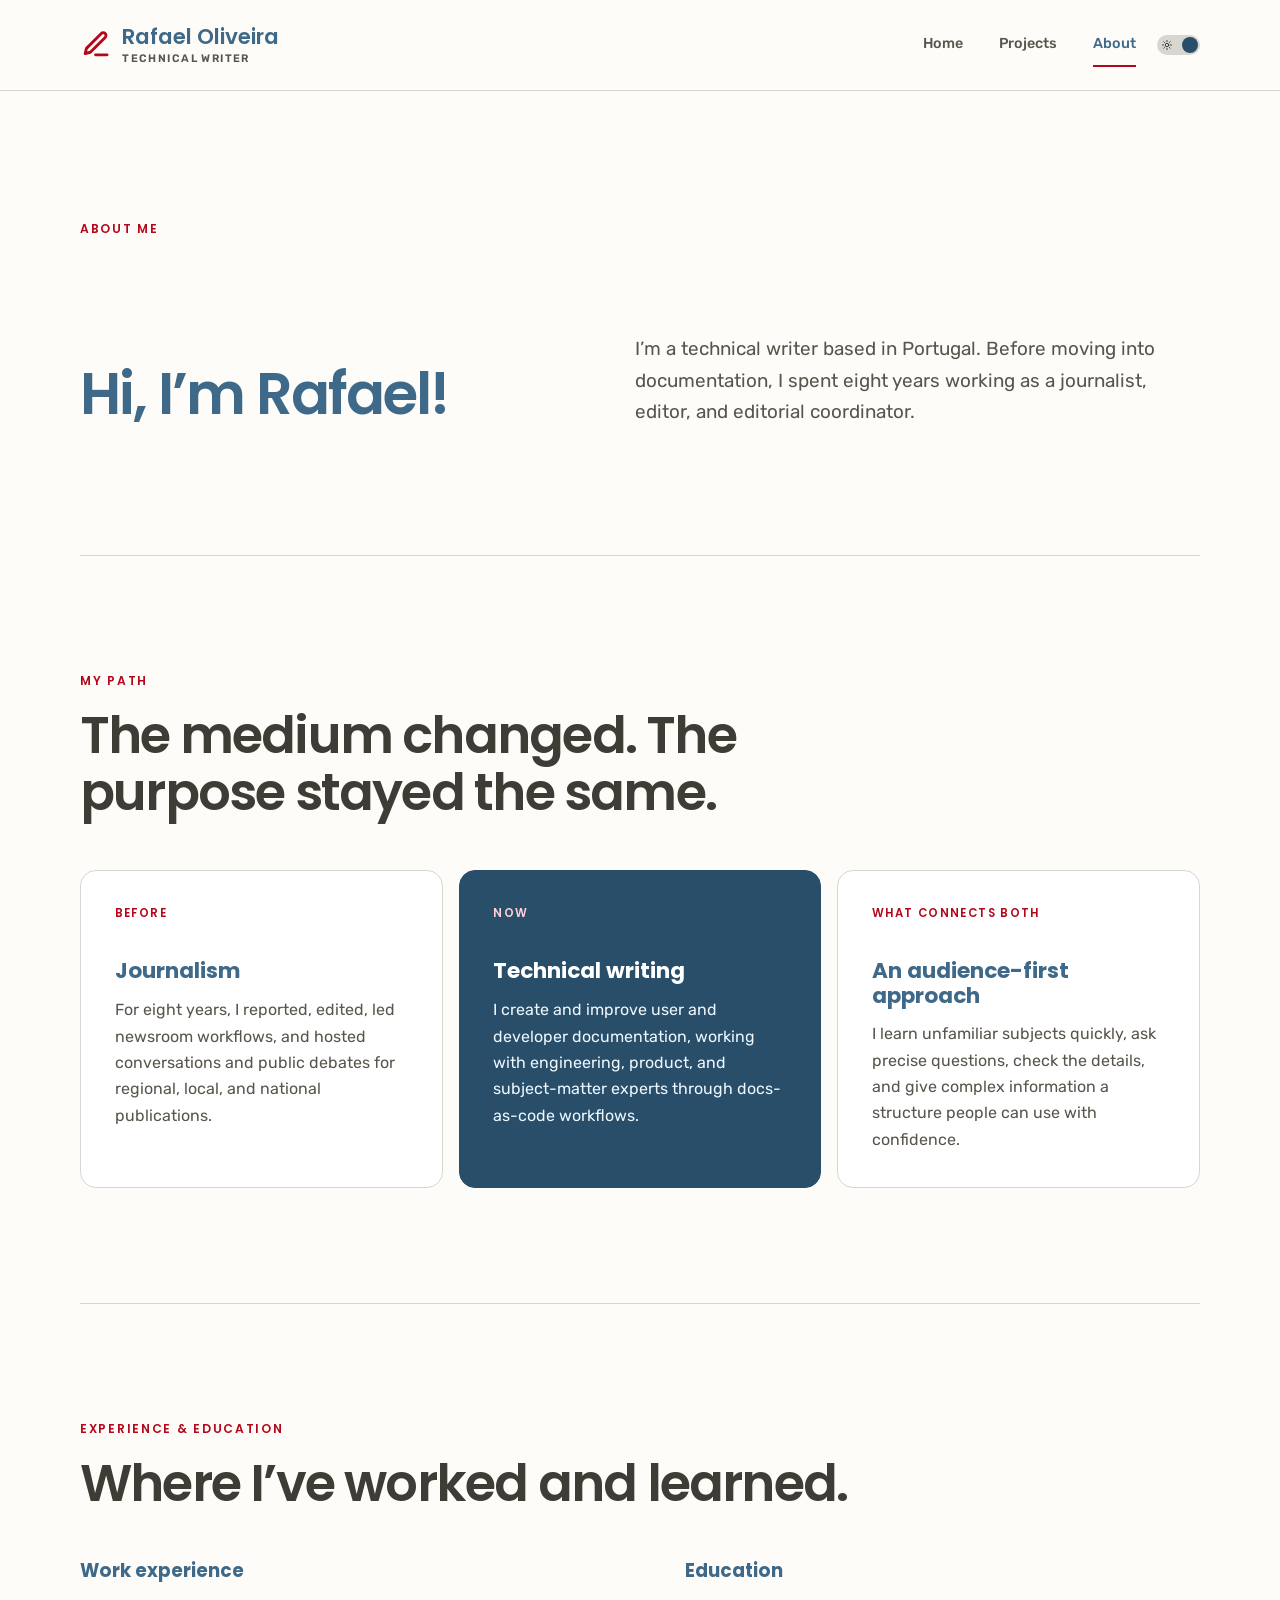
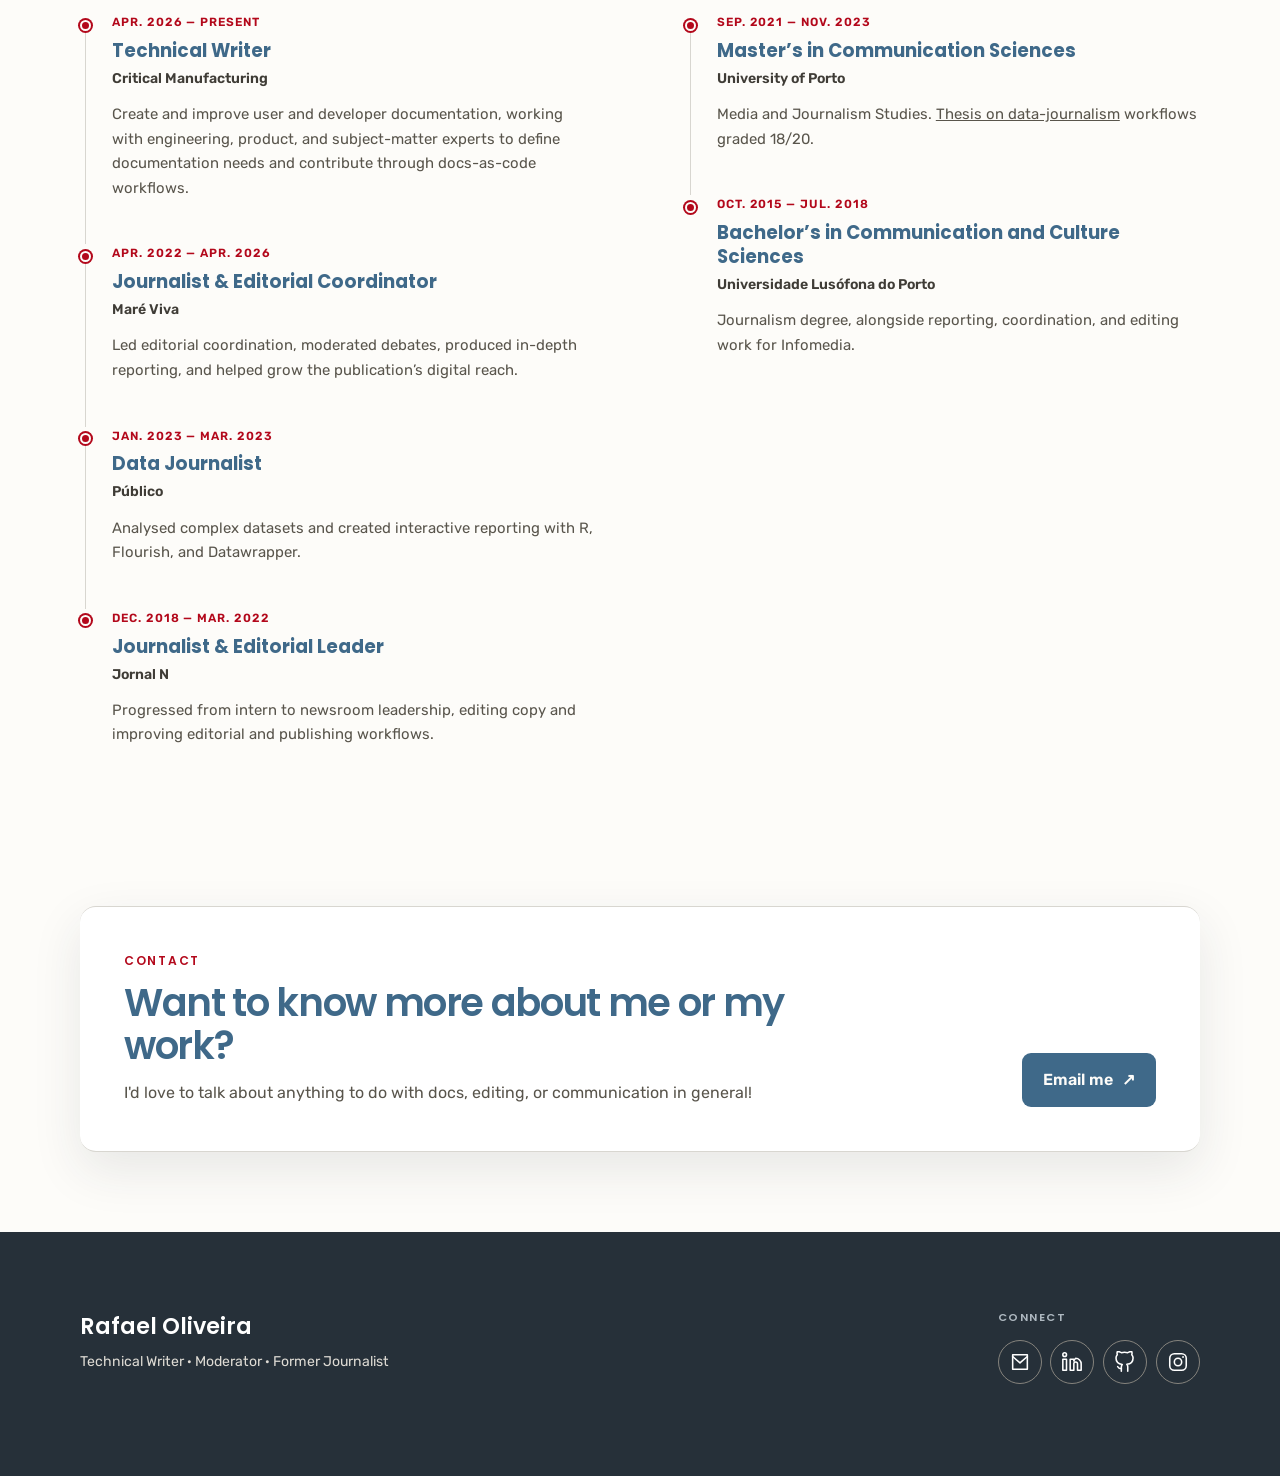
==== about.html @ fb3566c7 "Add files via upload" ====
<!DOCTYPE html>
<html lang="en">
<head>
    <meta charset="UTF-8">
    <meta name="viewport" content="width=device-width, initial-scale=1.0">
    <meta name="description" content="About Rafael Oliveira, a technical writer with a professional background in journalism and data storytelling.">
    <title>About — Rafael Oliveira</title>
    <link rel="preconnect" href="https://fonts.googleapis.com">
    <link rel="preconnect" href="https://fonts.gstatic.com" crossorigin>
    <link href="https://fonts.googleapis.com/css2?family=Poppins:wght@500;600;700&family=Rubik:wght@400;500;600&display=swap" rel="stylesheet">
    <script>
        document.documentElement.classList.add('js');
        try {
            const savedTheme = localStorage.getItem('theme');
            const preferredTheme = matchMedia('(prefers-color-scheme: dark)').matches ? 'dark' : 'light';
            document.documentElement.dataset.theme = savedTheme || preferredTheme;
        } catch (error) {}
    </script>
    <link rel="stylesheet" href="./style.css">
</head>
<body>
    <a class="skip-link" href="#main-content">Skip to content</a>

    <header class="site-header">
        <nav class="site-nav" aria-label="Primary navigation">
            <a class="brand" href="./index.html">
                <svg class="brand-icon" viewBox="0 0 24 24" aria-hidden="true"><path d="M12 20h9"/><path d="M16.5 3.5a2.12 2.12 0 0 1 3 3L8 18l-4 1 1-4Z"/></svg>
                <span class="brand-copy">
                    <span class="brand-name">Rafael Oliveira</span>
                    <span class="brand-role">Technical Writer</span>
                </span>
            </a>
            <div class="nav-actions">
                <ul class="nav-links">
                    <li><a href="./index.html">Home</a></li>
                    <li><a href="./projects.html">Projects</a></li>
                    <li><a href="./about.html" aria-current="page">About</a></li>
                </ul>
                <button class="theme-toggle" type="button" aria-label="Switch to dark theme" aria-pressed="false">
                    <span class="theme-track" aria-hidden="true">
                        <svg class="theme-symbol theme-symbol-sun" viewBox="0 0 24 24"><circle cx="12" cy="12" r="3.5"/><path d="M12 3v2M12 19v2M3 12h2M19 12h2M5.6 5.6 7 7M17 17l1.4 1.4M5.6 18.4 7 17M17 7l1.4-1.4"/></svg>
                        <svg class="theme-symbol theme-symbol-moon" viewBox="0 0 24 24"><path d="M19 15.2A7.5 7.5 0 0 1 8.8 5 7.5 7.5 0 1 0 19 15.2Z"/></svg>
                        <span class="theme-thumb"></span>
                    </span>
                </button>
            </div>
        </nav>
    </header>

    <main id="main-content">
        <section class="about-hero section-shell" aria-labelledby="about-title">
            <div class="about-copy">
                <p class="eyebrow">About me</p>
                <h1 id="about-title">Hi, I’m Rafael!</h1>
                <p class="about-lead">
                    I’m a technical writer based in Portugal. Before moving into documentation, I spent eight years
                    working as a journalist, editor, and editorial coordinator.
                </p>
            </div>
        </section>

        <section class="about-story section-shell" aria-labelledby="transition-title">
            <div class="section-heading">
                <p class="eyebrow">My path</p>
                <h2 id="transition-title">The medium changed. The purpose stayed the same.</h2>
            </div>
            <div class="story-grid">
                <article class="story-card">
                    <p class="story-label">Before</p>
                    <h3>Journalism</h3>
                    <p>For eight years, I reported, edited, led newsroom workflows, and hosted conversations and public debates for regional, local, and national publications.</p>
                </article>
                <article class="story-card story-card-primary">
                    <p class="story-label">Now</p>
                    <h3>Technical writing</h3>
                    <p>I create and improve user and developer documentation, working with engineering, product, and subject-matter experts through docs-as-code workflows.</p>
                </article>
                <article class="story-card">
                    <p class="story-label">What connects both</p>
                    <h3>An audience-first approach</h3>
                    <p>I learn unfamiliar subjects quickly, ask precise questions, check the details, and give complex information a structure people can use with confidence.</p>
                </article>
            </div>
        </section>

        <section class="timeline-section section-shell" aria-labelledby="timeline-title">
            <div class="section-heading">
                <p class="eyebrow">Experience & education</p>
                <h2 id="timeline-title">Where I’ve worked and learned.</h2>
            </div>
            <div class="timeline-columns">
                <section aria-labelledby="work-title">
                    <h3 class="timeline-column-title" id="work-title">Work experience</h3>
                    <ol class="timeline">
                        <li class="timeline-item">
                            <span class="timeline-marker" aria-hidden="true"></span>
                            <div>
                                <p class="timeline-date">Apr. 2026 — Present</p>
                                <h4>Technical Writer</h4>
                                <p class="timeline-place">Critical Manufacturing</p>
                                <p>Create and improve user and developer documentation, working with engineering, product, and subject-matter experts to define documentation needs and contribute through docs-as-code workflows.</p>
                            </div>
                        </li>
                        <li class="timeline-item">
                            <span class="timeline-marker" aria-hidden="true"></span>
                            <div>
                                <p class="timeline-date">Apr. 2022 — Apr. 2026</p>
                                <h4>Journalist & Editorial Coordinator</h4>
                                <p class="timeline-place">Maré Viva</p>
                                <p>Led editorial coordination, moderated debates, produced in-depth reporting, and helped grow the publication’s digital reach.</p>
                            </div>
                        </li>
                        <li class="timeline-item">
                            <span class="timeline-marker" aria-hidden="true"></span>
                            <div>
                                <p class="timeline-date">Jan. 2023 — Mar. 2023</p>
                                <h4>Data Journalist</h4>
                                <p class="timeline-place">Público</p>
                                <p>Analysed complex datasets and created interactive reporting with R, Flourish, and Datawrapper.</p>
                            </div>
                        </li>
                        <li class="timeline-item">
                            <span class="timeline-marker" aria-hidden="true"></span>
                            <div>
                                <p class="timeline-date">Dec. 2018 — Mar. 2022</p>
                                <h4>Journalist & Editorial Leader</h4>
                                <p class="timeline-place">Jornal N</p>
                                <p>Progressed from intern to newsroom leadership, editing copy and improving editorial and publishing workflows.</p>
                            </div>
                        </li>
                    </ol>
                </section>

                <section aria-labelledby="education-title">
                    <h3 class="timeline-column-title" id="education-title">Education</h3>
                    <ol class="timeline">
                        <li class="timeline-item">
                            <span class="timeline-marker" aria-hidden="true"></span>
                            <div>
                                <p class="timeline-date">Sep. 2021 — Nov. 2023</p>
                                <h4>Master’s in Communication Sciences</h4>
                                <p class="timeline-place">University of Porto</p>
                                <p>Media and Journalism Studies. <a href="https://hdl.handle.net/10216/154704">Thesis on data-journalism</a> workflows graded 18/20.</p>
                            </div>
                        </li>
                        <li class="timeline-item">
                            <span class="timeline-marker" aria-hidden="true"></span>
                            <div>
                                <p class="timeline-date">Oct. 2015 — Jul. 2018</p>
                                <h4>Bachelor’s in Communication and Culture Sciences</h4>
                                <p class="timeline-place">Universidade Lusófona do Porto</p>
                                <p>Journalism degree, alongside reporting, coordination, and editing work for Infomedia.</p>
                            </div>
                        </li>
                    </ol>
                </section>
            </div>
        </section>

        <section class="about-contact section-shell" aria-labelledby="about-contact-title">
            <div>
                <p class="eyebrow">Contact</p>
                <h2 id="about-contact-title">Want to know more about me or my work?</h2>
                <p class="about-contact-note">I'd love to talk about anything to do with docs, editing, or communication in general!</p>
            </div>
            <a class="button button-primary" href="mailto:raffael.oliveira.works@gmail.com">Email me <span aria-hidden="true">↗</span></a>
        </section>

    </main>

    <footer class="site-footer">
        <div class="footer-main">
            <div class="footer-identity">
                <p class="footer-name">Rafael Oliveira</p>
                <p class="footer-role">Technical Writer · Moderator · Former Journalist</p>
            </div>
            <div class="footer-connect">
                <p class="footer-label">Connect</p>
                <ul class="social-links" aria-label="Professional and social links">
                    <li><a href="mailto:raffael.oliveira.works@gmail.com" aria-label="Email Rafael"><svg viewBox="0 0 24 24" aria-hidden="true"><path d="M4 4h16v16H4z"/><path d="m4 6 8 7 8-7"/></svg></a></li>
                    <li><a href="https://www.linkedin.com/in/rafael-oliveira27/" target="_blank" rel="noopener noreferrer" aria-label="Rafael Oliveira on LinkedIn"><svg viewBox="0 0 24 24" aria-hidden="true"><path d="M16 8a6 6 0 0 1 6 6v7h-4v-7a2 2 0 0 0-4 0v7h-4V9h4v2a5 5 0 0 1 2-3Z"/><path d="M2 9h4v12H2z"/><circle cx="4" cy="4" r="2"/></svg></a></li>
                    <li><a href="https://github.com/RaffaelPO" target="_blank" rel="noopener noreferrer" aria-label="Rafael Oliveira on GitHub"><svg viewBox="0 0 24 24" aria-hidden="true"><path d="M15 22v-4a4.8 4.8 0 0 0-1-3.5c3.3-.4 6.8-1.6 6.8-7A5.4 5.4 0 0 0 19.4 4 5 5 0 0 0 19.3.5S18.2.1 15 1.8a13.4 13.4 0 0 0-7 0C4.8.1 3.7.5 3.7.5A5 5 0 0 0 3.6 4a5.4 5.4 0 0 0-1.4 3.7c0 5.4 3.5 6.6 6.8 7A4.8 4.8 0 0 0 8 18v4"/><path d="M8 19c-3 .9-3-1.5-4-2"/></svg></a></li>
                    <li><a href="https://www.instagram.com/raffaelpo/" target="_blank" rel="noopener noreferrer" aria-label="Rafael Oliveira on Instagram"><svg viewBox="0 0 24 24" aria-hidden="true"><rect x="3" y="3" width="18" height="18" rx="5"/><circle cx="12" cy="12" r="4"/><circle cx="17.5" cy="6.5" r="1" class="icon-fill"/></svg></a></li>
                </ul>
            </div>
        </div>
    </footer>
    <script src="./script.js"></script>
</body>
</html>
---- style.css ----
:root {
  color-scheme: light;
  --paper: #fdfcf9;
  --surface: #ffffff;
  --ink: #3f3c36;
  --ink-soft: #59554c;
  --primary: #3f6989;
  --primary-strong: #294e6a;
  --accent: #b3081b;
  --accent-soft: #f5dfe2;
  --line: #d8d6d0;
  --focus: #f0a500;
  --header-bg: rgba(253, 252, 249, 0.94);
  --footer-bg: #263039;
  --footer-copy: #fdfcf9;
  --shadow: 0 18px 50px rgba(38, 48, 56, 0.1);
  --sans: "Rubik", Arial, sans-serif;
  --display: "Poppins", Arial, sans-serif;
  --content-width: 1120px;
}

:root[data-theme="dark"] {
  color-scheme: dark;
  --paper: #111820;
  --surface: #19232d;
  --ink: #f5f1e9;
  --ink-soft: #c4cbd2;
  --primary: #9bc6e4;
  --primary-strong: #cae5f7;
  --accent: #ff8291;
  --accent-soft: #51212a;
  --line: #34414d;
  --focus: #ffd166;
  --header-bg: rgba(17, 24, 32, 0.94);
  --footer-bg: #080d12;
  --footer-copy: #f5f1e9;
  --shadow: 0 18px 50px rgba(0, 0, 0, 0.28);
}

* {
  box-sizing: border-box;
}

html {
  scroll-behavior: smooth;
}

body {
  margin: 0;
  overflow-x: hidden;
  background: var(--paper);
  color: var(--ink);
  font-family: var(--sans);
  font-size: 1rem;
  line-height: 1.65;
  transition: background-color 250ms ease, color 250ms ease;
}

img {
  display: block;
  max-width: 100%;
}

a {
  color: inherit;
}

a:focus-visible,
button:focus-visible {
  outline: 3px solid var(--focus);
  outline-offset: 4px;
}

button {
  font: inherit;
}

h1,
h2,
h3,
p {
  margin-top: 0;
}

h1,
h2,
h3 {
  line-height: 1.12;
}

h1,
h2 {
  font-family: var(--display);
  font-weight: 600;
  letter-spacing: -0.035em;
}

h1 {
  font-size: clamp(3.25rem, 7vw, 6.25rem);
}

h2 {
  font-size: clamp(2.15rem, 4vw, 3.7rem);
}

h3 {
  font-family: var(--display);
  font-size: 1.25rem;
}

.skip-link {
  position: fixed;
  top: 1rem;
  left: 1rem;
  z-index: 100;
  padding: 0.75rem 1rem;
  background: var(--surface);
  color: var(--ink);
  font-weight: 700;
  transform: translateY(-200%);
}

.skip-link:focus {
  transform: translateY(0);
}

.site-header {
  position: relative;
  z-index: 10;
  border-bottom: 1px solid var(--line);
  background: var(--header-bg);
  backdrop-filter: blur(12px);
  transition: background-color 250ms ease, border-color 250ms ease;
}

.site-nav {
  width: min(calc(100% - 2rem), var(--content-width));
  min-height: 90px;
  margin: 0 auto;
  display: flex;
  align-items: center;
  justify-content: space-between;
  gap: 2rem;
}

.brand {
  display: inline-flex;
  align-items: center;
  gap: 0.7rem;
  text-decoration: none;
  line-height: 1.15;
}

.brand-icon {
  width: 31px;
  height: 31px;
  flex: 0 0 auto;
  fill: none;
  stroke: var(--accent);
  stroke-linecap: round;
  stroke-linejoin: round;
  stroke-width: 2.2;
  transition: transform 220ms ease;
}

.brand:hover .brand-icon {
  transform: rotate(-8deg) translateY(-2px);
}

.brand-copy {
  display: flex;
  flex-direction: column;
}

.brand-name {
  color: var(--primary);
  font-family: var(--display);
  font-size: 1.35rem;
  font-weight: 600;
}

.brand-role {
  margin-top: 0.2rem;
  color: var(--ink-soft);
  font-size: 0.68rem;
  font-weight: 600;
  letter-spacing: 0.13em;
  text-transform: uppercase;
}

.nav-actions {
  display: flex;
  align-items: center;
  gap: 1.25rem;
}

.nav-links,
.social-links,
.tag-list,
.timeline {
  margin: 0;
  padding: 0;
  list-style: none;
}

.nav-links {
  display: flex;
  align-items: center;
  gap: clamp(1rem, 3vw, 2.25rem);
}

.nav-links a {
  display: inline-flex;
  min-height: 44px;
  align-items: center;
  border-bottom: 2px solid transparent;
  color: var(--ink-soft);
  font-size: 0.9rem;
  font-weight: 500;
  text-decoration: none;
}

.nav-links a:hover,
.nav-links a[aria-current="page"] {
  border-color: var(--accent);
  color: var(--primary);
}

.theme-toggle {
  width: 44px;
  height: 44px;
  flex: 0 0 auto;
  display: grid;
  place-items: center;
  padding: 0;
  border: 0;
  border-radius: 50%;
  background: transparent;
  cursor: pointer;
}

.theme-toggle:hover {
  background: transparent;
}

.theme-toggle:hover .theme-track {
  box-shadow: 0 0 0 1px var(--ink-soft);
}

.theme-track {
  position: relative;
  width: 43px;
  height: 20px;
  display: block;
  overflow: hidden;
  border-radius: 999px;
  background: var(--line);
  transition: background-color 180ms ease, box-shadow 180ms ease;
}

.theme-thumb {
  position: absolute;
  top: 2px;
  right: 2px;
  z-index: 2;
  width: 16px;
  height: 16px;
  border-radius: 50%;
  background: var(--primary-strong);
  transition: transform 180ms ease, background-color 180ms ease;
}

:root[data-theme="dark"] .theme-thumb {
  transform: translateX(-23px);
}

.theme-symbol {
  position: absolute;
  top: 4px;
  z-index: 1;
  width: 12px;
  height: 12px;
  fill: none;
  stroke: var(--ink);
  stroke-linecap: round;
  stroke-linejoin: round;
  stroke-width: 2;
}

.theme-symbol-sun {
  left: 4px;
}

.theme-symbol-moon {
  right: 4px;
}

.section-shell,
.hero {
  width: min(calc(100% - 2rem), var(--content-width));
  margin-inline: auto;
}

.hero {
  min-height: min(710px, calc(100vh - 90px));
  padding: clamp(4rem, 7vw, 6rem) 0;
  display: flex;
  flex-direction: column;
  justify-content: center;
}

.hero h1 {
  max-width: 930px;
  margin-bottom: 1.5rem;
  color: var(--primary);
}

.hero-summary {
  max-width: 680px;
  margin-bottom: 2rem;
  color: var(--ink-soft);
  font-size: clamp(1.15rem, 2vw, 1.4rem);
  line-height: 1.55;
}

.eyebrow {
  margin-bottom: 1rem;
  color: var(--accent);
  font-family: var(--display);
  font-size: 0.76rem;
  font-weight: 600;
  letter-spacing: 0.14em;
  text-transform: uppercase;
}

.hero-actions {
  display: flex;
  flex-wrap: wrap;
  align-items: center;
  gap: 0.75rem;
}

.button {
  display: inline-flex;
  min-height: 48px;
  align-items: center;
  justify-content: center;
  padding: 0.72rem 1.2rem;
  border: 2px solid transparent;
  border-radius: 9px;
  font-weight: 600;
  text-decoration: none;
  transition: background-color 160ms ease, color 160ms ease, transform 160ms ease;
}

.button:hover {
  transform: translateY(-2px);
}

.button-primary {
  background: var(--primary);
  color: var(--paper);
}

:root[data-theme="dark"] .button-primary {
  color: #0a1721;
}

.button-primary:hover {
  background: var(--primary-strong);
  color: #fff;
}

.button-secondary {
  border-color: var(--line);
  background: var(--surface);
  color: var(--primary-strong);
}

.button-secondary:hover {
  border-color: var(--accent);
  color: var(--primary-strong);
}

.button-secondary span {
  margin-left: 0.55rem;
  transition: transform 160ms ease;
}

.button-secondary:hover span {
  transform: translateX(3px);
}

.text-link {
  display: inline-flex;
  min-height: 44px;
  align-items: center;
  gap: 0.45rem;
  color: var(--primary-strong);
  font-weight: 600;
  text-underline-offset: 0.25em;
}

.text-link:hover {
  color: var(--accent);
}

.strengths,
.featured,
.about-story,
.timeline-section,
.skills-section,
.project-list,
.more-work {
  padding-block: clamp(4.5rem, 9vw, 8rem);
}

.strengths {
  border-top: 1px solid var(--line);
}

.section-heading {
  max-width: 830px;
  margin-bottom: 3rem;
}

.section-heading h2 {
  margin-bottom: 0;
}

.section-heading-row {
  max-width: none;
  display: flex;
  align-items: end;
  justify-content: space-between;
  gap: 3rem;
}

.section-heading-row > div {
  max-width: 800px;
}

.strength-grid {
  display: grid;
  grid-template-columns: repeat(2, 1fr);
  gap: 1px;
  padding: 1px;
  background: var(--line);
}

.strength-grid article {
  min-height: 235px;
  padding: clamp(1.6rem, 4vw, 2.5rem);
  background: var(--paper);
  transition: background-color 250ms ease, transform 220ms ease;
}

.strength-grid article:hover {
  position: relative;
  z-index: 1;
  background: var(--surface);
  transform: translateY(-4px);
  box-shadow: var(--shadow);
}

.strength-grid h3 {
  max-width: 24ch;
  color: var(--primary);
}

.strength-grid p {
  max-width: 51ch;
  margin-bottom: 0;
  color: var(--ink-soft);
}

.featured {
  border-top: 1px solid var(--line);
}

.featured-grid {
  display: grid;
  grid-template-columns: repeat(2, 1fr);
  gap: 1.5rem;
}

.featured-card {
  padding: 1rem;
  border: 1px solid var(--line);
  border-radius: 16px;
  background: var(--surface);
  text-decoration: none;
  transition: border-color 200ms ease, box-shadow 200ms ease, transform 200ms ease;
}

.featured-card:hover {
  border-color: var(--primary);
  transform: translateY(-5px);
  box-shadow: var(--shadow);
}

.featured-card img {
  width: 100%;
  aspect-ratio: 16 / 10;
  margin-bottom: 1.5rem;
  border-radius: 9px;
  object-fit: cover;
  object-position: top;
  transition: filter 200ms ease, transform 300ms ease;
}

.featured-card:hover img {
  filter: saturate(1.08);
  transform: scale(1.012);
}

.featured-card h3 {
  max-width: 28ch;
  margin-bottom: 0.5rem;
  color: var(--primary);
  font-size: clamp(1.45rem, 2.7vw, 2rem);
}

.featured-card:hover h3,
.featured-card:hover .card-link {
  color: var(--accent);
}

.project-type {
  display: block;
  margin-bottom: 0.65rem;
  color: var(--accent);
  font-family: var(--display);
  font-size: 0.74rem;
  font-weight: 600;
  letter-spacing: 0.08em;
  text-transform: uppercase;
}

.card-link {
  color: var(--primary-strong);
  font-size: 0.9rem;
  font-weight: 600;
  text-decoration: underline;
  text-underline-offset: 0.25em;
}

.site-footer {
  padding: clamp(3rem, 7vw, 4.75rem) 1rem 1.5rem;
  background: var(--footer-bg);
  color: var(--footer-copy);
  transition: background-color 250ms ease;
}

.footer-main,
.footer-bottom {
  width: min(100%, var(--content-width));
  margin-inline: auto;
}

.footer-main {
  padding-bottom: clamp(2.75rem, 6vw, 4.25rem);
  display: grid;
  grid-template-columns: minmax(260px, 1fr) auto;
  align-items: start;
  gap: clamp(3rem, 7vw, 6rem);
}

.footer-identity {
  max-width: 360px;
}

.footer-name {
  margin-bottom: 0.35rem;
  color: #fff;
  font-family: var(--display);
  font-size: 1.4rem;
  font-weight: 600;
}

.footer-role {
  margin-bottom: 0;
  color: #dedbd4;
  font-size: 0.88rem;
}

.footer-label {
  margin-bottom: 0.85rem;
  color: #aeb8c0;
  font-family: var(--display);
  font-size: 0.7rem;
  font-weight: 600;
  letter-spacing: 0.14em;
  text-transform: uppercase;
}

.social-links {
  display: flex;
  gap: 0.55rem;
}

.social-links a {
  width: 44px;
  height: 44px;
  display: grid;
  place-items: center;
  border: 1px solid #85837d;
  border-radius: 50%;
  color: #fff;
  transition: background-color 180ms ease, border-color 180ms ease, color 180ms ease, transform 180ms ease;
}

.social-links a:hover {
  border-color: var(--accent);
  background: var(--accent);
  color: #fff;
  transform: translateY(-3px);
}

.social-links svg {
  width: 22px;
  height: 22px;
  fill: none;
  stroke: currentColor;
  stroke-linecap: round;
  stroke-linejoin: round;
  stroke-width: 1.7;
}

.social-links .icon-fill {
  fill: currentColor;
  stroke: none;
}

.footer-bottom {
  padding-top: 1.35rem;
  display: flex;
  justify-content: space-between;
  gap: 2rem;
  border-top: 1px solid #59636b;
  color: #c9d0d5;
  font-size: 0.82rem;
}

.footer-bottom p {
  margin-bottom: 0;
}

.page-intro {
  padding-block: clamp(5rem, 10vw, 8rem);
  border-bottom: 1px solid var(--line);
}

.page-intro h1 {
  margin-bottom: 1.5rem;
  color: var(--primary);
}

.page-intro > p:last-child {
  max-width: 680px;
  margin-bottom: 0;
  color: var(--ink-soft);
  font-size: 1.2rem;
}

.project-list {
  display: grid;
  gap: clamp(5rem, 10vw, 9rem);
}

.project-card {
  display: grid;
  grid-template-columns: repeat(2, minmax(0, 1fr));
  align-items: center;
  gap: clamp(2rem, 6vw, 6rem);
}

.project-card:nth-child(even) .project-image {
  order: 2;
}

.project-image {
  display: block;
  padding: 0.75rem;
  border: 1px solid var(--line);
  border-radius: 15px;
  background: var(--surface);
  transition: border-color 200ms ease, box-shadow 200ms ease, transform 200ms ease;
}

.project-image:hover {
  border-color: var(--primary);
  transform: translateY(-4px);
  box-shadow: var(--shadow);
}

.project-image img {
  width: 100%;
  aspect-ratio: 16 / 10;
  border-radius: 8px;
  object-fit: cover;
}

.project-copy h2 {
  margin-bottom: 1.25rem;
  color: var(--primary);
  font-size: clamp(2rem, 3.8vw, 3.25rem);
}

.project-copy h2 a {
  color: inherit;
  text-decoration-color: transparent;
  text-decoration-thickness: 2px;
  text-underline-offset: 0.16em;
  transition: color 180ms ease, text-decoration-color 180ms ease;
}

.project-copy h2 a:hover {
  color: var(--accent);
  text-decoration-color: currentColor;
}

.project-copy > p:not(.project-type) {
  color: var(--ink-soft);
}

.tag-list {
  display: flex;
  flex-wrap: wrap;
  gap: 0.5rem;
  margin: 1.5rem 0;
}

.tag-list li {
  padding: 0.35rem 0.65rem;
  border: 1px solid var(--line);
  border-radius: 8px;
  color: var(--ink-soft);
  font-size: 0.8rem;
  font-weight: 500;
}

.more-work {
  border-top: 1px solid var(--line);
}

.more-work-grid {
  display: grid;
  grid-template-columns: repeat(2, minmax(0, 1fr));
  gap: 1rem;
}

.more-work-card {
  min-height: 315px;
  padding: clamp(1.5rem, 3vw, 2.25rem);
  display: flex;
  flex-direction: column;
  border: 1px solid var(--line);
  border-radius: 16px;
  background: var(--surface);
  text-decoration: none;
  transition: border-color 200ms ease, box-shadow 200ms ease, transform 200ms ease;
}

.more-work-card:hover {
  border-color: var(--primary);
  transform: translateY(-4px);
  box-shadow: var(--shadow);
}

.more-work-card:hover .card-link {
  color: var(--accent);
}

.more-work-card h3 {
  max-width: 27ch;
  margin-bottom: 1rem;
  color: var(--primary);
  font-size: clamp(1.45rem, 2.7vw, 2rem);
}

.more-work-card > p:not(.project-type) {
  max-width: 58ch;
  color: var(--ink-soft);
}

.more-work-card .card-link {
  margin-top: auto;
}

.more-work-card-accent {
  background: var(--primary-strong);
  color: #fff;
}

.more-work-card-accent .project-type {
  color: #ffd1d7;
}

.more-work-card-accent h3,
.more-work-card-accent > p:not(.project-type),
.more-work-card-accent .card-link {
  color: #fff;
}

.about-hero {
  padding-block: clamp(5rem, 10vw, 8rem);
  border-bottom: 1px solid var(--line);
}

.about-copy {
  display: grid;
  grid-template-columns: minmax(280px, 0.8fr) minmax(0, 1fr);
  align-items: end;
  gap: clamp(2.5rem, 8vw, 7rem);
}

.about-copy .eyebrow {
  grid-column: 1 / -1;
  margin-bottom: -0.5rem;
}

.about-copy h1 {
  margin-bottom: 0;
  color: var(--primary);
  font-size: clamp(2.75rem, 4.5vw, 4.5rem);
}

.about-lead {
  max-width: 650px;
  margin-bottom: 0;
  color: var(--ink-soft);
  font-size: 1.18rem;
}

.about-story .section-heading {
  max-width: 760px;
}

.story-grid {
  display: grid;
  grid-template-columns: repeat(3, minmax(0, 1fr));
  gap: 1rem;
}

.story-card {
  min-height: 270px;
  padding: clamp(1.5rem, 3vw, 2.1rem);
  border: 1px solid var(--line);
  border-radius: 16px;
  background: var(--surface);
}

.story-card-primary {
  border-color: #294e6a;
  background: #294e6a;
  color: #fff;
}

.story-label {
  margin-bottom: 2.25rem;
  color: var(--accent);
  font-family: var(--display);
  font-size: 0.72rem;
  font-weight: 600;
  letter-spacing: 0.12em;
  text-transform: uppercase;
}

.story-card-primary .story-label {
  color: #ffd1d7;
}

.story-card h3 {
  margin-bottom: 0.85rem;
  color: var(--primary);
  font-size: 1.35rem;
}

.story-card-primary h3 {
  color: #fff;
}

.story-card > p:last-child {
  margin-bottom: 0;
  color: var(--ink-soft);
}

.story-card-primary > p:last-child {
  color: #eef7fc;
}

.timeline-section {
  border-top: 1px solid var(--line);
}

.timeline-columns {
  display: grid;
  grid-template-columns: repeat(2, 1fr);
  gap: clamp(3rem, 7vw, 6rem);
}

.timeline-column-title {
  margin-bottom: 2rem;
  color: var(--primary);
  font-size: 1.15rem;
}

.timeline-item {
  position: relative;
  padding-bottom: 2.75rem;
  display: grid;
  grid-template-columns: 16px minmax(0, 1fr);
  gap: 1rem;
}

.timeline-item:not(:last-child)::before {
  content: "";
  position: absolute;
  top: 17px;
  bottom: 0;
  left: 5px;
  width: 1px;
  background: var(--line);
}

.timeline-marker {
  position: relative;
  z-index: 1;
  width: 11px;
  height: 11px;
  margin-top: 0.42rem;
  border: 2px solid var(--paper);
  border-radius: 50%;
  background: var(--accent);
  box-shadow: 0 0 0 2px var(--accent);
}

.timeline-date {
  margin-bottom: 0.4rem;
  color: var(--accent);
  font-size: 0.74rem;
  font-weight: 600;
  letter-spacing: 0.08em;
  text-transform: uppercase;
}

.timeline-item h4 {
  margin: 0 0 0.25rem;
  color: var(--primary);
  font-family: var(--display);
  font-size: 1.15rem;
  line-height: 1.3;
}

.timeline-place {
  margin-bottom: 0.75rem;
  color: var(--ink);
  font-size: 0.88rem;
  font-weight: 600;
}

.timeline-item div > p:last-child {
  margin-bottom: 0;
  color: var(--ink-soft);
  font-size: 0.93rem;
}

.skills-section {
  border-top: 1px solid var(--line);
}

.skills-grid {
  display: grid;
  grid-template-columns: repeat(3, minmax(0, 1fr));
  gap: 1px;
  padding: 1px;
  background: var(--line);
}

.skills-grid article {
  min-height: 165px;
  padding: clamp(1.4rem, 3vw, 2rem);
  background: var(--paper);
}

.skills-grid h3 {
  margin-bottom: 1.25rem;
  color: var(--primary);
  font-size: 1.15rem;
}

.skills-grid p {
  margin-bottom: 0;
  color: var(--ink-soft);
}

.about-contact {
  margin-bottom: clamp(3rem, 7vw, 5rem);
  padding: clamp(1.75rem, 4vw, 2.75rem) clamp(1.5rem, 4vw, 2.75rem);
  display: flex;
  align-items: end;
  justify-content: space-between;
  gap: 2rem;
  border-top: 1px solid var(--line);
  border-bottom: 1px solid var(--line);
  border-radius: 16px;
  background: var(--surface);
  box-shadow: var(--shadow);
  transition: background-color 250ms ease, border-color 250ms ease;
}

.about-contact .eyebrow {
  margin-bottom: 0.65rem;
}

.about-contact h2 {
  max-width: 760px;
  margin-bottom: 0;
  color: var(--primary);
  font-size: clamp(1.7rem, 3vw, 2.5rem);
}

.about-contact-note {
  max-width: 650px;
  margin: 0.8rem 0 0;
  color: var(--ink-soft);
}

.about-contact .button-primary:hover {
  background: var(--accent);
  color: #fff;
}

.about-contact .button {
  flex: 0 0 auto;
}

.about-contact .button span {
  margin-left: 0.55rem;
}

.hero > * {
  animation: rise-in 700ms both;
}

.hero > :nth-child(2) {
  animation-delay: 80ms;
}

.hero > :nth-child(3) {
  animation-delay: 160ms;
}

.hero > :nth-child(4) {
  animation-delay: 240ms;
}

.js .reveal {
  opacity: 0;
  transform: translateY(24px);
  transition: opacity 650ms ease, transform 650ms ease;
}

.js .reveal.is-visible {
  opacity: 1;
  transform: translateY(0);
}

@keyframes rise-in {
  from {
    opacity: 0;
    transform: translateY(18px);
  }
  to {
    opacity: 1;
    transform: translateY(0);
  }
}

@media (max-width: 800px) {
  .site-nav {
    min-height: 0;
    padding: 1rem 0;
    flex-direction: column;
    align-items: flex-start;
    gap: 0.75rem;
  }

  .nav-actions {
    width: 100%;
    justify-content: space-between;
    gap: 0.75rem;
  }

  .nav-links {
    flex: 1;
    justify-content: space-between;
  }

  .hero {
    min-height: 0;
    padding-block: 4rem;
  }

  .hero h1 {
    font-size: clamp(3rem, 14.5vw, 4.75rem);
  }

  .featured-grid,
  .project-card,
  .about-hero,
  .timeline-columns {
    grid-template-columns: 1fr;
  }

  .story-grid,
  .skills-grid {
    grid-template-columns: 1fr;
  }

  .section-heading-row {
    align-items: flex-start;
    flex-direction: column;
    gap: 1rem;
  }

  .project-card:nth-child(even) .project-image {
    order: 0;
  }

  .about-hero {
    gap: 2.5rem;
  }

  .about-copy {
    grid-template-columns: 1fr;
    align-items: start;
    gap: 1rem;
  }

  .footer-main {
    grid-template-columns: 1fr auto;
  }

  .footer-identity {
    grid-column: auto;
  }

  .about-contact {
    align-items: flex-start;
    flex-direction: column;
  }
}

@media (max-width: 600px) {
  .brand-name {
    font-size: 1.2rem;
  }

  .nav-links {
    gap: 0.45rem;
  }

  .nav-links a {
    font-size: 0.86rem;
  }

  .strength-grid,
  .more-work-grid {
    grid-template-columns: 1fr;
  }

  .strength-grid article {
    min-height: 0;
  }

  .footer-main {
    grid-template-columns: 1fr;
    gap: 2rem;
  }

  .footer-bottom {
    flex-direction: column;
    gap: 0.6rem;
  }
}

@media (max-width: 420px) {
  .hero-actions {
    align-items: flex-start;
    flex-direction: column;
    gap: 0.75rem;
  }

  .button {
    width: 100%;
  }

}

@media (prefers-reduced-motion: reduce) {
  html {
    scroll-behavior: auto;
  }

  *,
  *::before,
  *::after {
    animation-duration: 0.01ms !important;
    animation-iteration-count: 1 !important;
    scroll-behavior: auto !important;
    transition-duration: 0.01ms !important;
  }

  .js .reveal {
    opacity: 1;
    transform: none;
  }
}
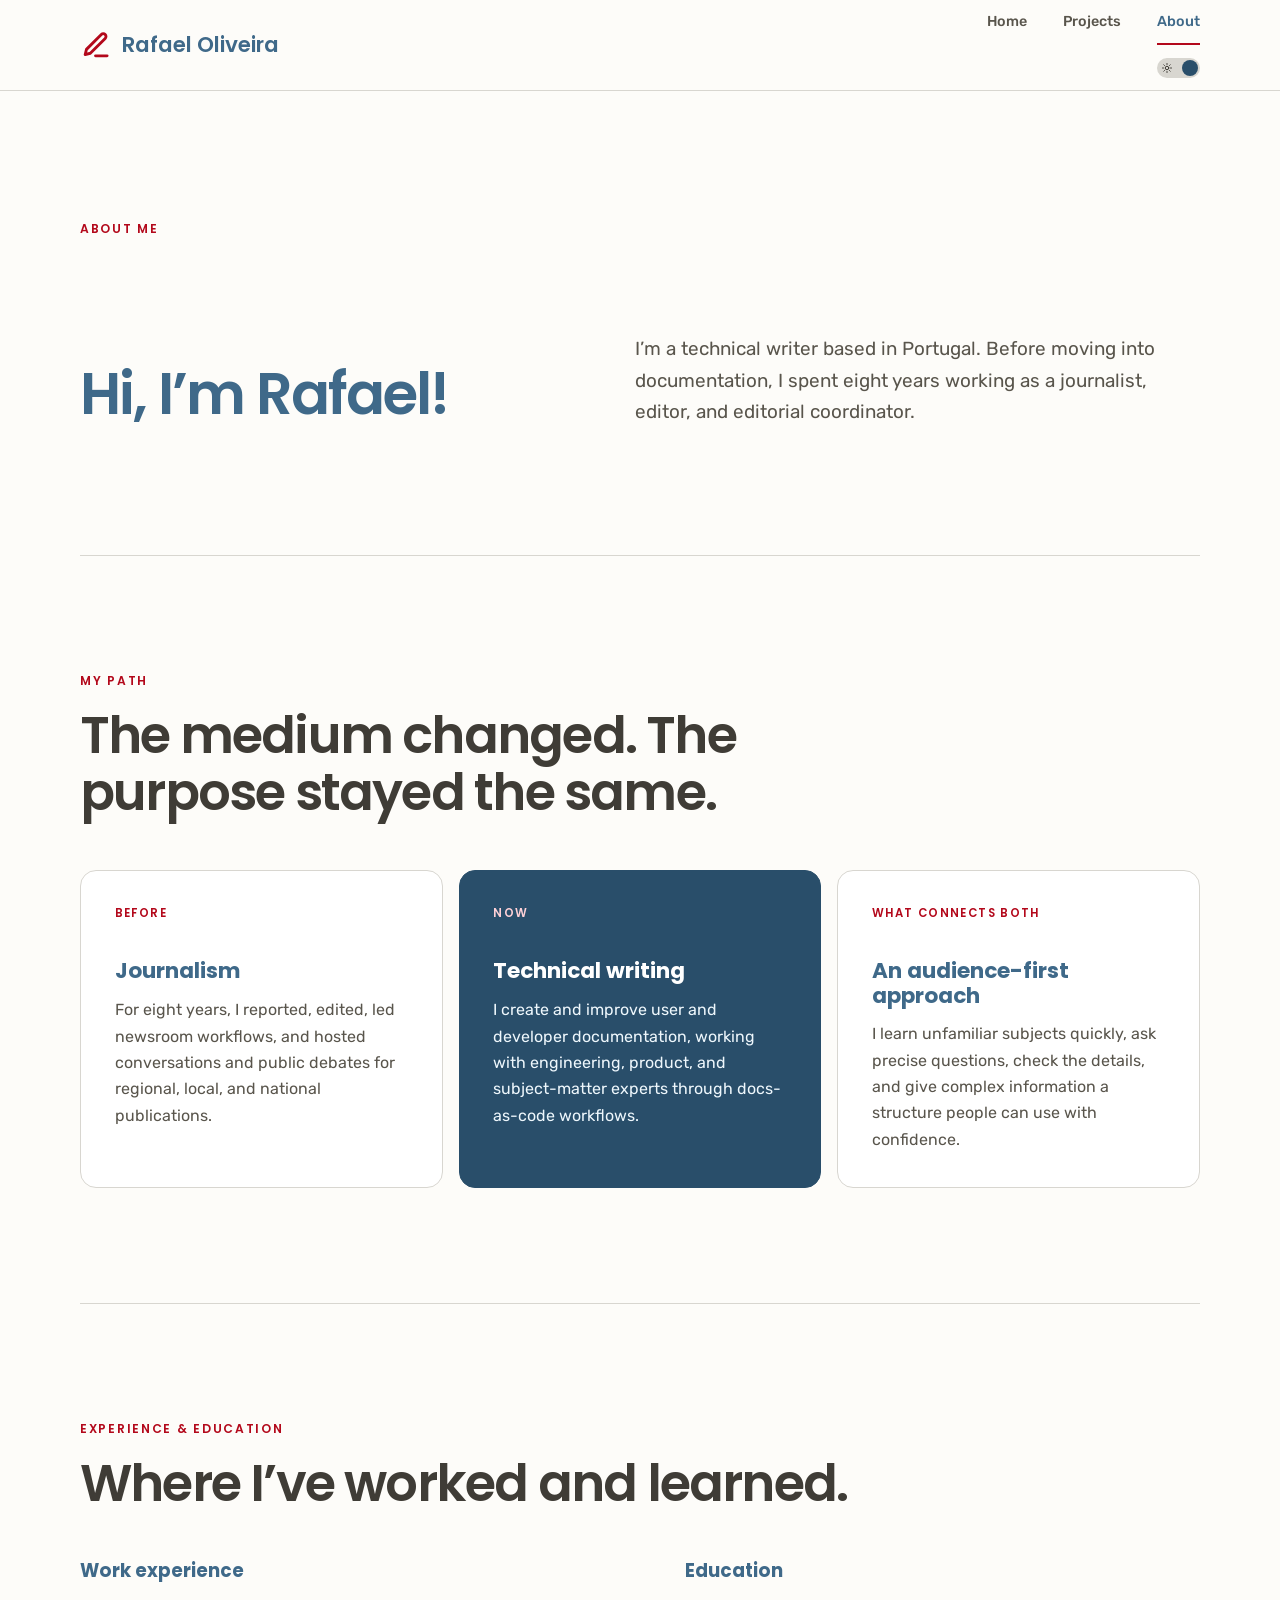
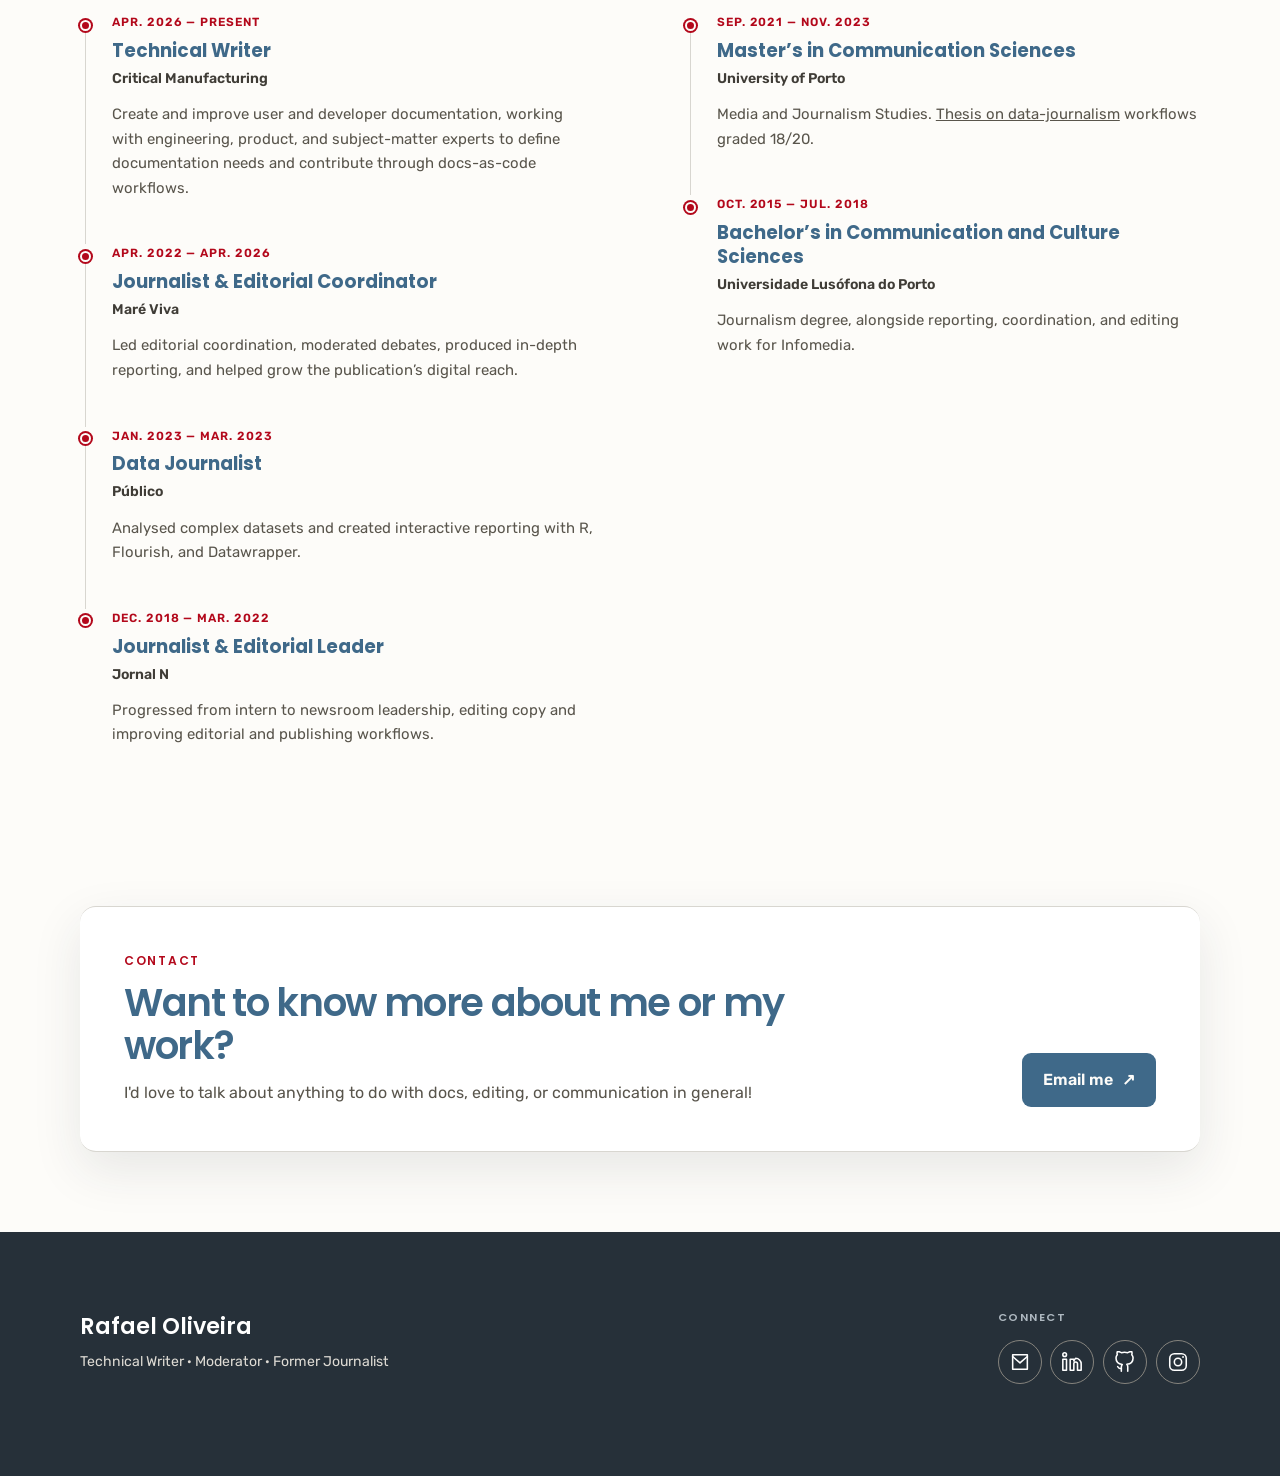
==== commit f3ad2d28: "Update page titles for consistency and improve layout with CSS grid adjustments" ====
--- a/about.html
+++ b/about.html
@@ -4,6 +4,7 @@
     <meta charset="UTF-8">
     <meta name="viewport" content="width=device-width, initial-scale=1.0">
     <meta name="description" content="About Rafael Oliveira, a technical writer with a professional background in journalism and data storytelling.">
+    <link rel="icon" href="./media/favicon.svg" type="image/svg+xml">
     <title>About — Rafael Oliveira</title>
     <link rel="preconnect" href="https://fonts.googleapis.com">
     <link rel="preconnect" href="https://fonts.gstatic.com" crossorigin>
@@ -11,9 +12,8 @@
     <script>
         document.documentElement.classList.add('js');
         try {
-            const savedTheme = localStorage.getItem('theme');
-            const preferredTheme = matchMedia('(prefers-color-scheme: dark)').matches ? 'dark' : 'light';
-            document.documentElement.dataset.theme = savedTheme || preferredTheme;
+            const savedTheme = localStorage.getItem('theme-preference');
+            document.documentElement.dataset.theme = savedTheme || 'light';
         } catch (error) {}
     </script>
     <link rel="stylesheet" href="./style.css">
@@ -27,7 +27,6 @@
                 <svg class="brand-icon" viewBox="0 0 24 24" aria-hidden="true"><path d="M12 20h9"/><path d="M16.5 3.5a2.12 2.12 0 0 1 3 3L8 18l-4 1 1-4Z"/></svg>
                 <span class="brand-copy">
                     <span class="brand-name">Rafael Oliveira</span>
-                    <span class="brand-role">Technical Writer</span>
                 </span>
             </a>
             <div class="nav-actions">
@@ -36,14 +35,14 @@
                     <li><a href="./projects.html">Projects</a></li>
                     <li><a href="./about.html" aria-current="page">About</a></li>
                 </ul>
-                <button class="theme-toggle" type="button" aria-label="Switch to dark theme" aria-pressed="false">
-                    <span class="theme-track" aria-hidden="true">
-                        <svg class="theme-symbol theme-symbol-sun" viewBox="0 0 24 24"><circle cx="12" cy="12" r="3.5"/><path d="M12 3v2M12 19v2M3 12h2M19 12h2M5.6 5.6 7 7M17 17l1.4 1.4M5.6 18.4 7 17M17 7l1.4-1.4"/></svg>
-                        <svg class="theme-symbol theme-symbol-moon" viewBox="0 0 24 24"><path d="M19 15.2A7.5 7.5 0 0 1 8.8 5 7.5 7.5 0 1 0 19 15.2Z"/></svg>
-                        <span class="theme-thumb"></span>
-                    </span>
-                </button>
             </div>
+            <button class="theme-toggle" type="button" aria-label="Switch to dark theme" aria-pressed="false">
+                <span class="theme-track" aria-hidden="true">
+                    <svg class="theme-symbol theme-symbol-sun" viewBox="0 0 24 24"><circle cx="12" cy="12" r="3.5"/><path d="M12 3v2M12 19v2M3 12h2M19 12h2M5.6 5.6 7 7M17 17l1.4 1.4M5.6 18.4 7 17M17 7l1.4-1.4"/></svg>
+                    <svg class="theme-symbol theme-symbol-moon" viewBox="0 0 24 24"><path d="M19 15.2A7.5 7.5 0 0 1 8.8 5 7.5 7.5 0 1 0 19 15.2Z"/></svg>
+                    <span class="theme-thumb"></span>
+                </span>
+            </button>
         </nav>
     </header>
 
@@ -171,7 +170,7 @@
     <footer class="site-footer">
         <div class="footer-main">
             <div class="footer-identity">
-                <p class="footer-name">Rafael Oliveira</p>
+            <a class="footer-name" href="./index.html">Rafael Oliveira</a>
                 <p class="footer-role">Technical Writer · Moderator · Former Journalist</p>
             </div>
             <div class="footer-connect">
--- a/style.css
+++ b/style.css
@@ -137,16 +137,20 @@
   width: min(calc(100% - 2rem), var(--content-width));
   min-height: 90px;
   margin: 0 auto;
-  display: flex;
+  display: grid;
+  grid-template-columns: minmax(0, 1fr) auto;
+  grid-template-rows: auto auto;
   align-items: center;
-  justify-content: space-between;
-  gap: 2rem;
+  column-gap: 2rem;
 }
 
 .brand {
   display: inline-flex;
+  grid-column: 1;
+  grid-row: 1 / -1;
   align-items: center;
   gap: 0.7rem;
+  justify-self: start;
   text-decoration: none;
   line-height: 1.15;
 }
@@ -179,18 +183,12 @@
   font-weight: 600;
 }
 
-.brand-role {
-  margin-top: 0.2rem;
-  color: var(--ink-soft);
-  font-size: 0.68rem;
-  font-weight: 600;
-  letter-spacing: 0.13em;
-  text-transform: uppercase;
-}
-
 .nav-actions {
+  grid-column: 2;
+  grid-row: 1;
   display: flex;
   align-items: center;
+  justify-content: flex-end;
   gap: 1.25rem;
 }
 
@@ -229,9 +227,12 @@
 .theme-toggle {
   width: 44px;
   height: 44px;
+  grid-column: 2;
+  grid-row: 2;
   flex: 0 0 auto;
   display: grid;
   place-items: center;
+  justify-self: end;
   padding: 0;
   border: 0;
   border-radius: 50%;
@@ -571,11 +572,19 @@
 }
 
 .footer-name {
+  display: inline-block;
   margin-bottom: 0.35rem;
   color: #fff;
   font-family: var(--display);
   font-size: 1.4rem;
   font-weight: 600;
+  text-decoration: none;
+  transition: color 160ms ease;
+}
+
+.footer-name:hover {
+  color: var(--accent);
+  text-decoration: none;
 }
 
 .footer-role {
@@ -1082,20 +1091,35 @@
   .site-nav {
     min-height: 0;
     padding: 1rem 0;
-    flex-direction: column;
-    align-items: flex-start;
+    grid-template-columns: 1fr;
+    grid-template-rows: auto auto auto;
+    align-items: stretch;
+    gap: 0.5rem;
+  }
+
+  .brand {
+    grid-column: 1;
+    grid-row: 1;
+  }
+
+  .nav-actions {
+    grid-column: 1;
+    grid-row: 2;
+    width: 100%;
+    justify-content: stretch;
     gap: 0.75rem;
   }
 
-  .nav-actions {
+  .nav-links {
     width: 100%;
-    justify-content: space-between;
-    gap: 0.75rem;
-  }
-
-  .nav-links {
     flex: 1;
     justify-content: space-between;
+  }
+
+  .theme-toggle {
+    grid-column: 1;
+    grid-row: 3;
+    justify-self: end;
   }
 
   .hero {
@@ -1105,6 +1129,68 @@
 
   .hero h1 {
     font-size: clamp(3rem, 14.5vw, 4.75rem);
+  }
+
+  .page-intro,
+  .about-hero {
+    padding-block: 4rem;
+  }
+
+  .strengths,
+  .featured,
+  .about-story,
+  .timeline-section,
+  .skills-section,
+  .project-list,
+  .more-work {
+    padding-block: 3.75rem;
+  }
+
+  .section-heading {
+    margin-bottom: 2rem;
+  }
+
+  .project-list {
+    gap: 3.5rem;
+  }
+
+  .strength-grid article,
+  .featured-card,
+  .story-card,
+  .skills-grid article,
+  .more-work-card {
+    padding: 1.4rem;
+  }
+
+  .story-card,
+  .skills-grid article,
+  .more-work-card {
+    min-height: 0;
+  }
+
+  .story-label {
+    margin-bottom: 1.5rem;
+  }
+
+  .project-card {
+    gap: 1.5rem;
+  }
+
+  .project-copy h2 {
+    margin-bottom: 1rem;
+    font-size: clamp(1.9rem, 9vw, 2.6rem);
+  }
+
+  .timeline-columns {
+    gap: 2.75rem;
+  }
+
+  .timeline-column-title {
+    margin-bottom: 1.5rem;
+  }
+
+  .timeline-item {
+    padding-bottom: 2.25rem;
   }
 
   .featured-grid,
